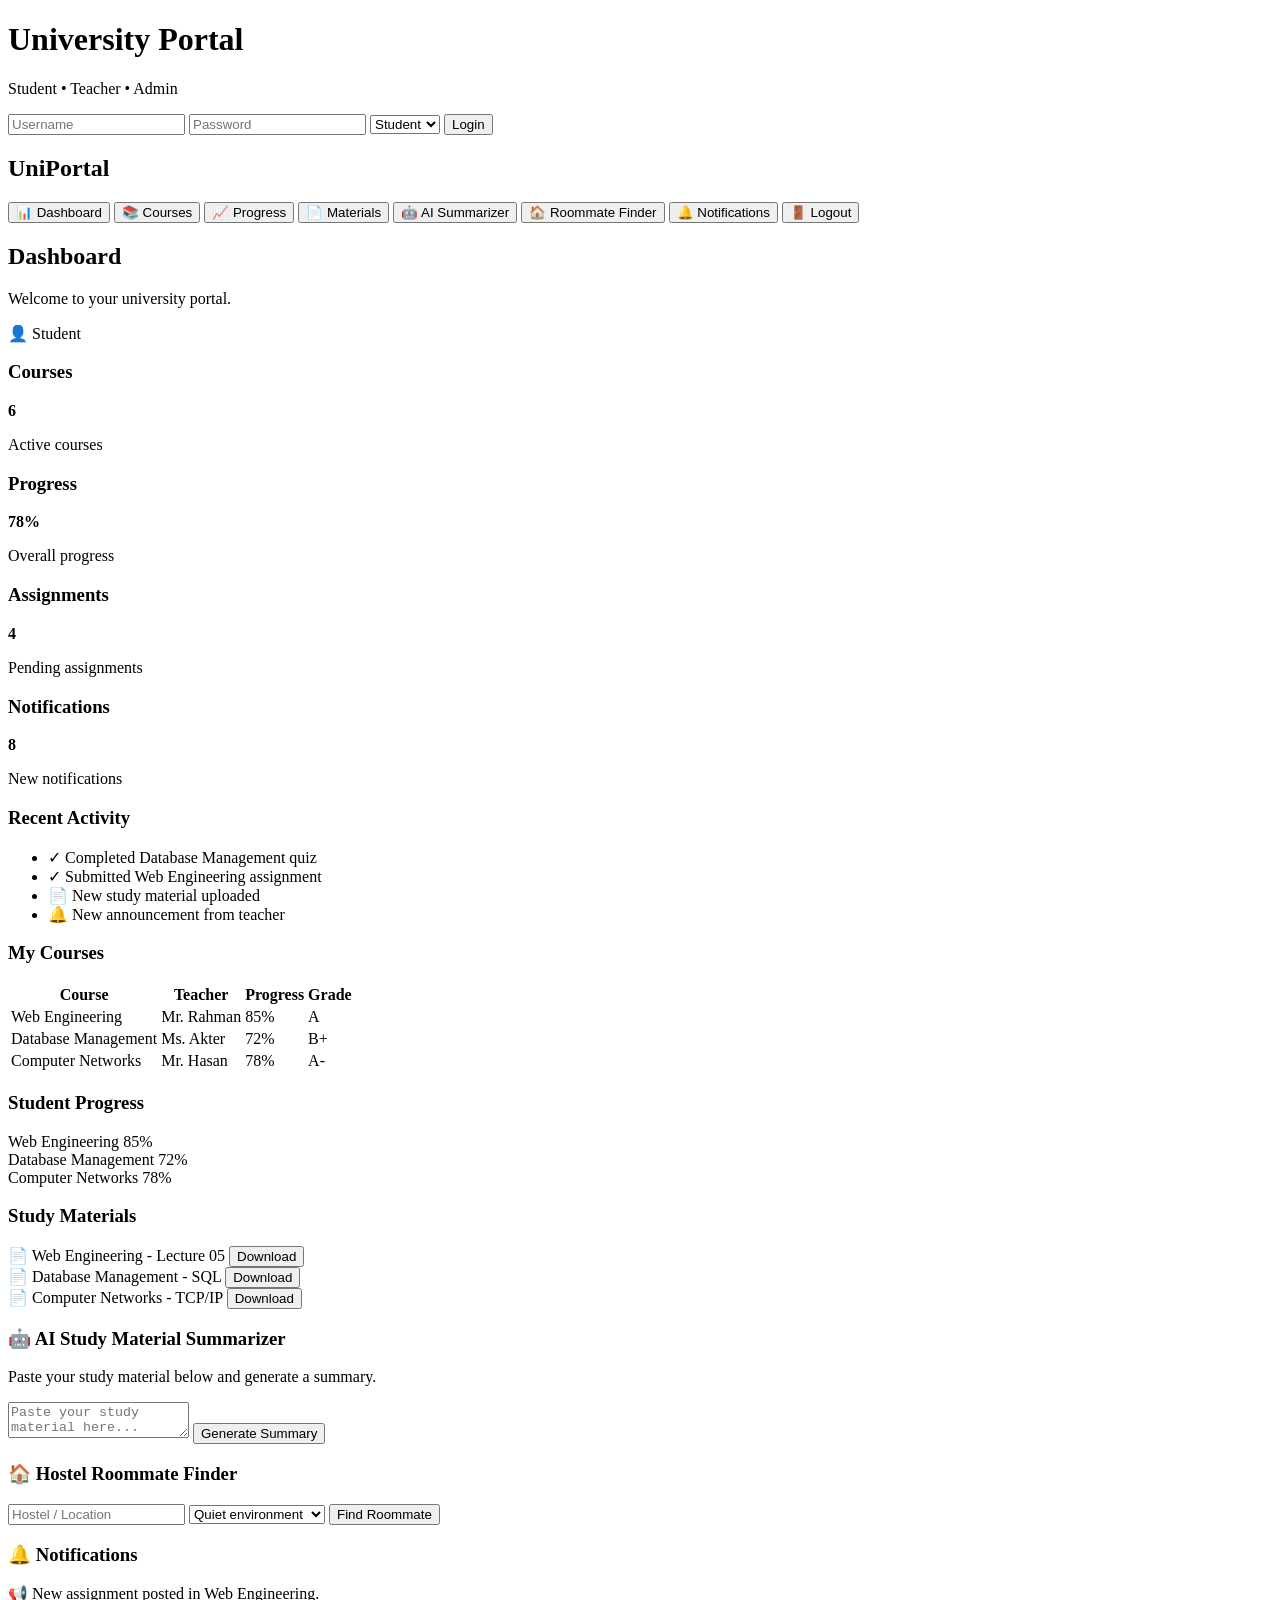
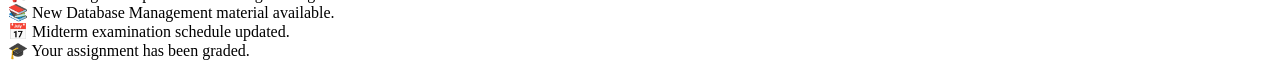
==== frontend/pages/index.html @ 3e022012 "feat: create base HTML structure for university learning portal dashboard" ====
<!DOCTYPE html>
<html lang="en">
<head>
    <meta charset="UTF-8">
    <meta name="viewport" content="width=device-width, initial-scale=1.0">

    <title>University Learning Portal</title>

    <link rel="stylesheet" href="style.css">
</head>

<body>

<!-- LOGIN PAGE -->
<div id="loginPage" class="login-page">

    <div class="login-box">

        <h1>University Portal</h1>
        <p>Student • Teacher • Admin</p>

        <input
            type="text"
            id="username"
            placeholder="Username"
        >

        <input
            type="password"
            id="password"
            placeholder="Password"
        >

        <select id="role">
            <option value="student">Student</option>
            <option value="teacher">Teacher</option>
            <option value="admin">Admin</option>
        </select>

        <button onclick="login()">Login</button>

        <p id="loginMessage"></p>

    </div>

</div>


<!-- MAIN APPLICATION -->
<div id="app" class="app hidden">

    <!-- SIDEBAR -->
    <aside class="sidebar">

        <h2>UniPortal</h2>

        <button onclick="showPage('dashboard')">
            📊 Dashboard
        </button>

        <button onclick="showPage('courses')">
            📚 Courses
        </button>

        <button onclick="showPage('progress')">
            📈 Progress
        </button>

        <button onclick="showPage('materials')">
            📄 Materials
        </button>

        <button onclick="showPage('ai')">
            🤖 AI Summarizer
        </button>

        <button onclick="showPage('roommate')">
            🏠 Roommate Finder
        </button>

        <button onclick="showPage('notifications')">
            🔔 Notifications
        </button>

        <button onclick="logout()" class="logout">
            🚪 Logout
        </button>

    </aside>


    <!-- CONTENT -->
    <main class="content">

        <!-- HEADER -->
        <header>

            <div>
                <h2 id="pageTitle">Dashboard</h2>
                <p id="welcomeText">
                    Welcome to your university portal.
                </p>
            </div>

            <div class="profile">
                👤 <span id="userRole">Student</span>
            </div>

        </header>


        <!-- DASHBOARD -->
        <section id="dashboard" class="page">

            <div class="cards">

                <div class="card">
                    <h3>Courses</h3>
                    <strong>6</strong>
                    <p>Active courses</p>
                </div>

                <div class="card">
                    <h3>Progress</h3>
                    <strong>78%</strong>
                    <p>Overall progress</p>
                </div>

                <div class="card">
                    <h3>Assignments</h3>
                    <strong>4</strong>
                    <p>Pending assignments</p>
                </div>

                <div class="card">
                    <h3>Notifications</h3>
                    <strong>8</strong>
                    <p>New notifications</p>
                </div>

            </div>


            <div class="panel">

                <h3>Recent Activity</h3>

                <ul>
                    <li>✓ Completed Database Management quiz</li>
                    <li>✓ Submitted Web Engineering assignment</li>
                    <li>📄 New study material uploaded</li>
                    <li>🔔 New announcement from teacher</li>
                </ul>

            </div>

        </section>


        <!-- COURSES -->
        <section id="courses" class="page hidden">

            <div class="panel">

                <h3>My Courses</h3>

                <table>

                    <thead>
                        <tr>
                            <th>Course</th>
                            <th>Teacher</th>
                            <th>Progress</th>
                            <th>Grade</th>
                        </tr>
                    </thead>

                    <tbody>

                        <tr>
                            <td>Web Engineering</td>
                            <td>Mr. Rahman</td>
                            <td>85%</td>
                            <td>A</td>
                        </tr>

                        <tr>
                            <td>Database Management</td>
                            <td>Ms. Akter</td>
                            <td>72%</td>
                            <td>B+</td>
                        </tr>

                        <tr>
                            <td>Computer Networks</td>
                            <td>Mr. Hasan</td>
                            <td>78%</td>
                            <td>A-</td>
                        </tr>

                    </tbody>

                </table>

            </div>

        </section>


        <!-- PROGRESS -->
        <section id="progress" class="page hidden">

            <div class="panel">

                <h3>Student Progress</h3>

                <div class="progress-item">

                    <div class="progress-header">
                        <span>Web Engineering</span>
                        <span>85%</span>
                    </div>

                    <div class="progress-bar">
                        <div style="width:85%"></div>
                    </div>

                </div>


                <div class="progress-item">

                    <div class="progress-header">
                        <span>Database Management</span>
                        <span>72%</span>
                    </div>

                    <div class="progress-bar">
                        <div style="width:72%"></div>
                    </div>

                </div>


                <div class="progress-item">

                    <div class="progress-header">
                        <span>Computer Networks</span>
                        <span>78%</span>
                    </div>

                    <div class="progress-bar">
                        <div style="width:78%"></div>
                    </div>

                </div>

            </div>

        </section>


        <!-- MATERIALS -->
        <section id="materials" class="page hidden">

            <div class="panel">

                <h3>Study Materials</h3>

                <div class="material">
                    📄 Web Engineering - Lecture 05
                    <button>Download</button>
                </div>

                <div class="material">
                    📄 Database Management - SQL
                    <button>Download</button>
                </div>

                <div class="material">
                    📄 Computer Networks - TCP/IP
                    <button>Download</button>
                </div>

            </div>

        </section>


        <!-- AI SUMMARIZER -->
        <section id="ai" class="page hidden">

            <div class="panel">

                <h3>🤖 AI Study Material Summarizer</h3>

                <p>
                    Paste your study material below and generate a summary.
                </p>

                <textarea
                    id="studyText"
                    placeholder="Paste your study material here..."
                ></textarea>

                <button onclick="summarize()">
                    Generate Summary
                </button>

                <div id="summary" class="summary"></div>

            </div>

        </section>


        <!-- ROOMMATE FINDER -->
        <section id="roommate" class="page hidden">

            <div class="panel">

                <h3>🏠 Hostel Roommate Finder</h3>

                <input
                    id="location"
                    placeholder="Hostel / Location"
                >

                <select id="studyPreference">

                    <option>Quiet environment</option>
                    <option>Social environment</option>
                    <option>Balanced</option>

                </select>

                <button onclick="findRoommate()">
                    Find Roommate
                </button>

                <div id="roommateResult"></div>

            </div>

        </section>


        <!-- NOTIFICATIONS -->
        <section id="notifications" class="page hidden">

            <div class="panel">

                <h3>🔔 Notifications</h3>

                <div class="notification">
                    📢 New assignment posted in Web Engineering.
                </div>

                <div class="notification">
                    📚 New Database Management material available.
                </div>

                <div class="notification">
                    📅 Midterm examination schedule updated.
                </div>

                <div class="notification">
                    🎓 Your assignment has been graded.
                </div>

            </div>

        </section>

    </main>

</div>


<script src="script.js"></script>

</body>
</html>
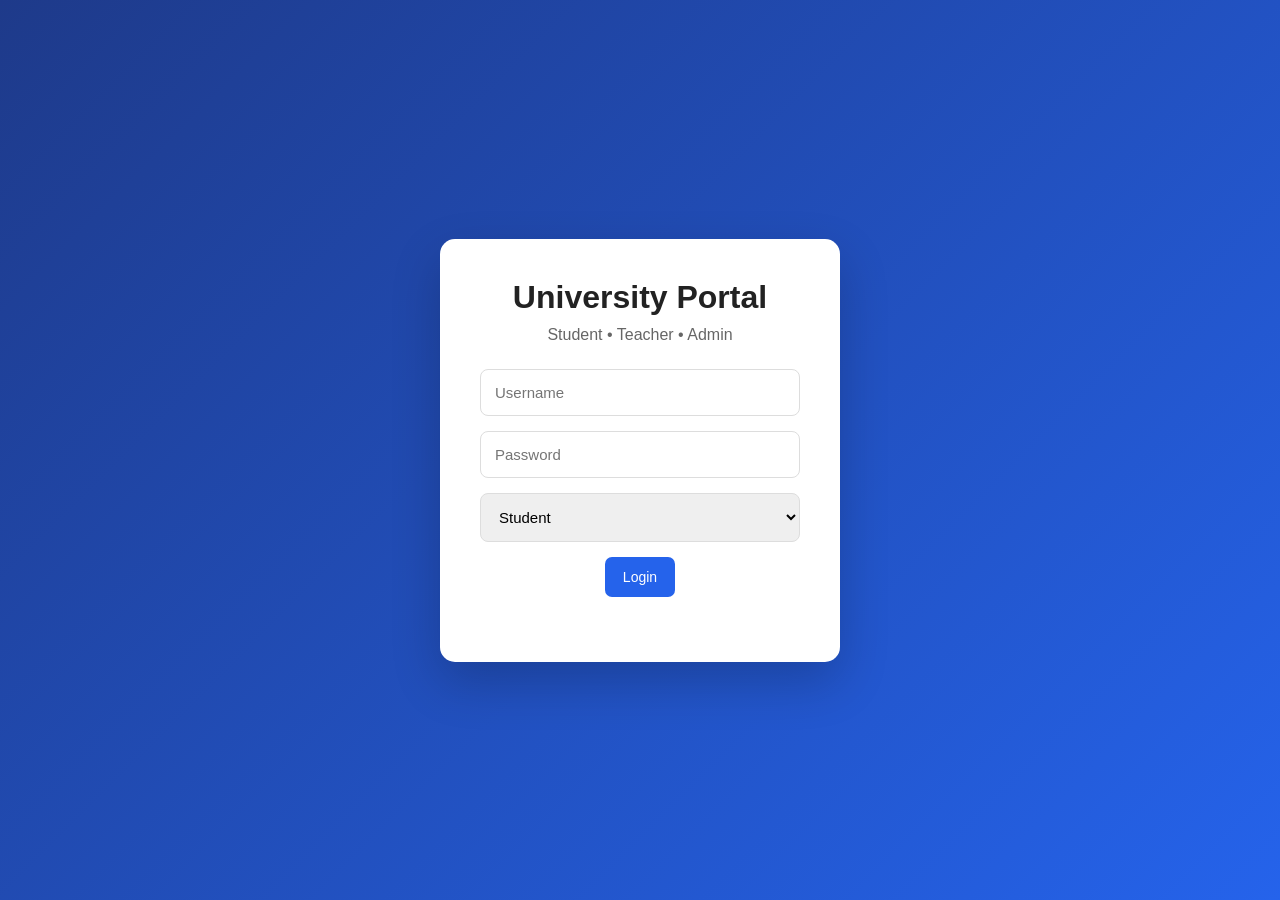
==== commit 100d1e0f: "feat: implement initial university learning portal UI and core navigation logic" ====
--- a/frontend/pages/index.html
+++ b/frontend/pages/index.html
@@ -6,7 +6,7 @@
 
     <title>University Learning Portal</title>
 
-    <link rel="stylesheet" href="style.css">
+    <link rel="stylesheet" href="../style/style.css">
 </head>
 
 <body>
@@ -377,7 +377,7 @@
 </div>
 
 
-<script src="script.js"></script>
+<script src="../script.js"></script>
 
 </body>
 </html>
--- a/frontend/style/style.css
+++ b/frontend/style/style.css
@@ -0,0 +1,410 @@
+* {
+    margin: 0;
+    padding: 0;
+    box-sizing: border-box;
+}
+
+body {
+    font-family: Arial, sans-serif;
+    background: #f4f6f9;
+    color: #222;
+}
+
+
+/* LOGIN */
+
+.login-page {
+    height: 100vh;
+
+    display: flex;
+    justify-content: center;
+    align-items: center;
+
+    background: linear-gradient(
+        135deg,
+        #1e3a8a,
+        #2563eb
+    );
+}
+
+.login-box {
+    width: 400px;
+    padding: 40px;
+
+    background: white;
+    border-radius: 15px;
+
+    box-shadow: 0 20px 50px rgba(0,0,0,0.2);
+
+    text-align: center;
+}
+
+.login-box h1 {
+    margin-bottom: 10px;
+}
+
+.login-box p {
+    margin-bottom: 25px;
+    color: #666;
+}
+
+.login-box input,
+.login-box select {
+
+    width: 100%;
+
+    padding: 14px;
+
+    margin-bottom: 15px;
+
+    border: 1px solid #ddd;
+    border-radius: 8px;
+
+    font-size: 15px;
+}
+
+button {
+
+    padding: 12px 18px;
+
+    border: none;
+    border-radius: 7px;
+
+    background: #2563eb;
+    color: white;
+
+    cursor: pointer;
+
+    font-size: 14px;
+}
+
+button:hover {
+    background: #1d4ed8;
+}
+
+
+/* APP */
+
+.app {
+    display: flex;
+    min-height: 100vh;
+}
+
+
+/* SIDEBAR */
+
+.sidebar {
+
+    width: 250px;
+
+    background: #111827;
+
+    color: white;
+
+    padding: 25px 15px;
+}
+
+.sidebar h2 {
+    text-align: center;
+    margin-bottom: 30px;
+}
+
+.sidebar button {
+
+    width: 100%;
+
+    margin-bottom: 10px;
+
+    text-align: left;
+
+    background: transparent;
+
+    padding: 14px;
+}
+
+.sidebar button:hover {
+    background: #1f2937;
+}
+
+.sidebar .logout {
+    margin-top: 30px;
+    background: #dc2626;
+}
+
+
+/* CONTENT */
+
+.content {
+
+    flex: 1;
+
+    padding: 30px;
+}
+
+
+/* HEADER */
+
+header {
+
+    display: flex;
+
+    justify-content: space-between;
+
+    align-items: center;
+
+    margin-bottom: 30px;
+}
+
+.profile {
+
+    background: white;
+
+    padding: 12px 18px;
+
+    border-radius: 10px;
+
+    box-shadow: 0 2px 10px rgba(0,0,0,.05);
+}
+
+
+/* CARDS */
+
+.cards {
+
+    display: grid;
+
+    grid-template-columns:
+        repeat(4, 1fr);
+
+    gap: 20px;
+
+    margin-bottom: 25px;
+}
+
+.card {
+
+    background: white;
+
+    padding: 25px;
+
+    border-radius: 12px;
+
+    box-shadow:
+        0 4px 15px rgba(0,0,0,.05);
+}
+
+.card h3 {
+    color: #666;
+    margin-bottom: 10px;
+}
+
+.card strong {
+
+    display: block;
+
+    font-size: 30px;
+
+    margin-bottom: 5px;
+}
+
+
+/* PANEL */
+
+.panel {
+
+    background: white;
+
+    padding: 25px;
+
+    border-radius: 12px;
+
+    margin-bottom: 20px;
+
+    box-shadow:
+        0 4px 15px rgba(0,0,0,.05);
+}
+
+.panel h3 {
+    margin-bottom: 20px;
+}
+
+
+/* TABLE */
+
+table {
+
+    width: 100%;
+
+    border-collapse: collapse;
+}
+
+th,
+td {
+
+    padding: 15px;
+
+    border-bottom: 1px solid #eee;
+
+    text-align: left;
+}
+
+
+/* PROGRESS */
+
+.progress-item {
+    margin-bottom: 25px;
+}
+
+.progress-header {
+
+    display: flex;
+
+    justify-content: space-between;
+
+    margin-bottom: 8px;
+}
+
+.progress-bar {
+
+    height: 10px;
+
+    background: #e5e7eb;
+
+    border-radius: 10px;
+
+    overflow: hidden;
+}
+
+.progress-bar div {
+
+    height: 100%;
+
+    background: #2563eb;
+}
+
+
+/* MATERIAL */
+
+.material {
+
+    padding: 15px;
+
+    border-bottom: 1px solid #eee;
+
+    display: flex;
+
+    justify-content: space-between;
+
+    align-items: center;
+}
+
+
+/* AI */
+
+textarea {
+
+    width: 100%;
+
+    min-height: 200px;
+
+    padding: 15px;
+
+    border: 1px solid #ddd;
+
+    border-radius: 8px;
+
+    margin: 15px 0;
+
+    resize: vertical;
+
+    font-size: 15px;
+}
+
+.summary {
+
+    margin-top: 20px;
+
+    padding: 20px;
+
+    background: #f3f4f6;
+
+    border-radius: 8px;
+
+    line-height: 1.7;
+}
+
+
+/* ROOMMATE */
+
+#roommate input,
+#roommate select {
+
+    width: 100%;
+
+    padding: 14px;
+
+    margin-bottom: 15px;
+
+    border: 1px solid #ddd;
+
+    border-radius: 8px;
+}
+
+
+/* NOTIFICATIONS */
+
+.notification {
+
+    padding: 18px;
+
+    background: #f9fafb;
+
+    border-left: 4px solid #2563eb;
+
+    margin-bottom: 12px;
+
+    border-radius: 5px;
+}
+
+
+/* HIDDEN */
+
+.hidden {
+    display: none !important;
+}
+
+
+/* MOBILE */
+
+@media(max-width: 900px) {
+
+    .sidebar {
+        width: 200px;
+    }
+
+    .cards {
+        grid-template-columns:
+            repeat(2, 1fr);
+    }
+
+}
+
+@media(max-width: 600px) {
+
+    .app {
+        flex-direction: column;
+    }
+
+    .sidebar {
+        width: 100%;
+    }
+
+    .cards {
+        grid-template-columns: 1fr;
+    }
+
+    .content {
+        padding: 15px;
+    }
+
+}
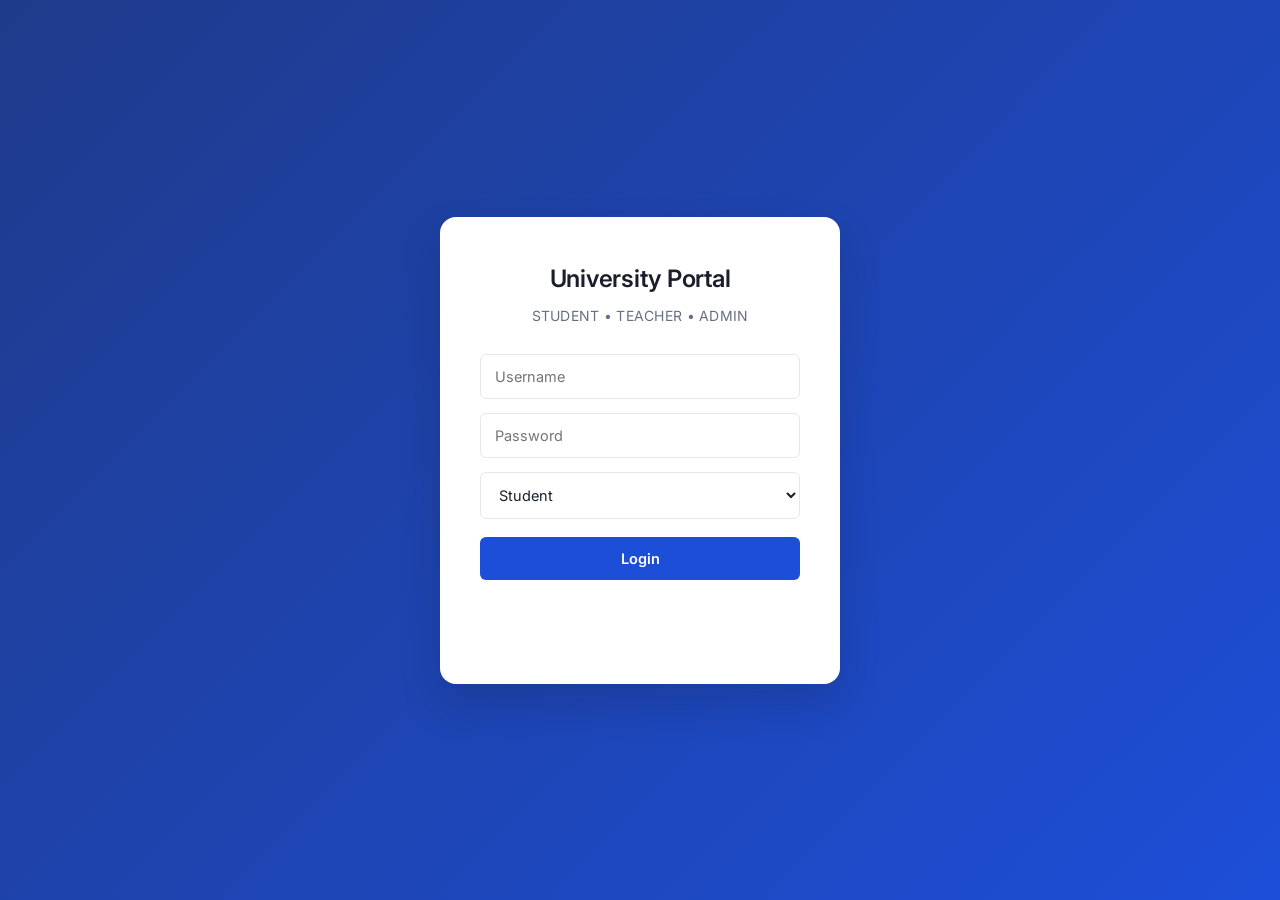
==== commit 74991dc1: "feat: implement initial frontend structure for university learning portal with login and dashboard f" ====
--- a/frontend/pages/index.html
+++ b/frontend/pages/index.html
@@ -6,6 +6,10 @@
 
     <title>University Learning Portal</title>
 
+    <link rel="preconnect" href="https://fonts.googleapis.com">
+    <link rel="preconnect" href="https://fonts.gstatic.com" crossorigin>
+    <link href="https://fonts.googleapis.com/css2?family=Inter:wght@400;500;600;700&display=swap" rel="stylesheet">
+
     <link rel="stylesheet" href="../style/style.css">
 </head>
 
@@ -54,36 +58,40 @@
 
         <h2>UniPortal</h2>
 
-        <button onclick="showPage('dashboard')">
-            📊 Dashboard
-        </button>
-
-        <button onclick="showPage('courses')">
-            📚 Courses
-        </button>
-
-        <button onclick="showPage('progress')">
-            📈 Progress
-        </button>
-
-        <button onclick="showPage('materials')">
-            📄 Materials
-        </button>
-
-        <button onclick="showPage('ai')">
-            🤖 AI Summarizer
-        </button>
-
-        <button onclick="showPage('roommate')">
-            🏠 Roommate Finder
-        </button>
-
-        <button onclick="showPage('notifications')">
-            🔔 Notifications
-        </button>
+        <nav class="nav">
+
+            <button data-page="dashboard" onclick="showPage('dashboard')">
+                <span class="nav-icon">📊</span> Dashboard
+            </button>
+
+            <button data-page="courses" onclick="showPage('courses')">
+                <span class="nav-icon">📚</span> Courses
+            </button>
+
+            <button data-page="progress" onclick="showPage('progress')">
+                <span class="nav-icon">📈</span> Progress
+            </button>
+
+            <button data-page="materials" onclick="showPage('materials')">
+                <span class="nav-icon">📄</span> Materials
+            </button>
+
+            <button data-page="ai" onclick="showPage('ai')">
+                <span class="nav-icon">🤖</span> AI Summarizer
+            </button>
+
+            <button data-page="roommate" onclick="showPage('roommate')">
+                <span class="nav-icon">🏠</span> Roommate Finder
+            </button>
+
+            <button data-page="notifications" onclick="showPage('notifications')">
+                <span class="nav-icon">🔔</span> Notifications
+            </button>
+
+        </nav>
 
         <button onclick="logout()" class="logout">
-            🚪 Logout
+            <span class="nav-icon">🚪</span> Logout
         </button>
 
     </aside>
--- a/frontend/style/style.css
+++ b/frontend/style/style.css
@@ -4,10 +4,48 @@
     box-sizing: border-box;
 }
 
+:root {
+    --color-bg: #f5f6fa;
+    --color-surface: #ffffff;
+    --color-text: #1a1f2b;
+    --color-text-muted: #667085;
+    --color-border: #e5e7eb;
+
+    --color-primary: #1d4ed8;
+    --color-primary-dark: #1e3a8a;
+    --color-primary-light: #eff4ff;
+
+    --color-danger: #b91c1c;
+    --color-danger-light: #fef2f2;
+
+    --sidebar-bg: #0f172a;
+    --sidebar-bg-alt: #16213a;
+    --sidebar-text: #cbd5e1;
+    --sidebar-text-active: #ffffff;
+
+    --radius-sm: 6px;
+    --radius-md: 10px;
+    --radius-lg: 16px;
+
+    --shadow-sm: 0 1px 2px rgba(16, 24, 40, 0.06);
+    --shadow-md: 0 4px 12px rgba(16, 24, 40, 0.08);
+    --shadow-lg: 0 20px 40px rgba(16, 24, 40, 0.18);
+
+    --font-sans: "Inter", -apple-system, BlinkMacSystemFont, "Segoe UI", Roboto, sans-serif;
+}
+
 body {
-    font-family: Arial, sans-serif;
-    background: #f4f6f9;
-    color: #222;
+    font-family: var(--font-sans);
+    background: var(--color-bg);
+    color: var(--color-text);
+    font-size: 15px;
+    line-height: 1.5;
+    -webkit-font-smoothing: antialiased;
+}
+
+h1, h2, h3 {
+    font-weight: 600;
+    letter-spacing: -0.01em;
 }
 
 
@@ -22,30 +60,35 @@
 
     background: linear-gradient(
         135deg,
-        #1e3a8a,
-        #2563eb
+        var(--color-primary-dark),
+        var(--color-primary)
     );
 }
 
 .login-box {
     width: 400px;
-    padding: 40px;
-
-    background: white;
-    border-radius: 15px;
-
-    box-shadow: 0 20px 50px rgba(0,0,0,0.2);
+    padding: 44px 40px;
+
+    background: var(--color-surface);
+    border-radius: var(--radius-lg);
+
+    box-shadow: var(--shadow-lg);
 
     text-align: center;
 }
 
 .login-box h1 {
-    margin-bottom: 10px;
+    margin-bottom: 8px;
+    font-size: 24px;
+    color: var(--color-text);
 }
 
 .login-box p {
-    margin-bottom: 25px;
-    color: #666;
+    margin-bottom: 28px;
+    color: var(--color-text-muted);
+    font-size: 14px;
+    letter-spacing: 0.02em;
+    text-transform: uppercase;
 }
 
 .login-box input,
@@ -53,33 +96,73 @@
 
     width: 100%;
 
-    padding: 14px;
-
-    margin-bottom: 15px;
-
-    border: 1px solid #ddd;
-    border-radius: 8px;
-
-    font-size: 15px;
-}
+    padding: 13px 14px;
+
+    margin-bottom: 14px;
+
+    border: 1px solid var(--color-border);
+    border-radius: var(--radius-sm);
+
+    font-family: inherit;
+    font-size: 14.5px;
+    color: var(--color-text);
+
+    background: var(--color-surface);
+
+    transition: border-color 0.15s ease, box-shadow 0.15s ease;
+}
+
+.login-box input:focus,
+.login-box select:focus {
+    outline: none;
+    border-color: var(--color-primary);
+    box-shadow: 0 0 0 3px var(--color-primary-light);
+}
+
+.login-box button {
+    width: 100%;
+    margin-top: 4px;
+    padding: 13px 18px;
+    font-size: 14.5px;
+    font-weight: 600;
+}
+
+#loginMessage {
+    margin-top: 14px;
+    min-height: 18px;
+    color: var(--color-danger);
+    font-size: 13.5px;
+    text-transform: none;
+}
+
+
+/* BUTTONS */
 
 button {
 
-    padding: 12px 18px;
+    padding: 11px 18px;
 
     border: none;
-    border-radius: 7px;
-
-    background: #2563eb;
+    border-radius: var(--radius-sm);
+
+    background: var(--color-primary);
     color: white;
 
     cursor: pointer;
 
-    font-size: 14px;
+    font-family: inherit;
+    font-size: 14px;
+    font-weight: 500;
+
+    transition: background 0.15s ease, transform 0.05s ease;
 }
 
 button:hover {
-    background: #1d4ed8;
+    background: var(--color-primary-dark);
+}
+
+button:active {
+    transform: translateY(1px);
 }
 
 
@@ -96,39 +179,79 @@
 .sidebar {
 
     width: 250px;
-
-    background: #111827;
-
-    color: white;
-
-    padding: 25px 15px;
+    flex-shrink: 0;
+
+    background: var(--sidebar-bg);
+
+    color: var(--sidebar-text);
+
+    padding: 28px 16px;
+
+    display: flex;
+    flex-direction: column;
 }
 
 .sidebar h2 {
     text-align: center;
-    margin-bottom: 30px;
+    margin-bottom: 32px;
+    color: #ffffff;
+    font-size: 19px;
+    letter-spacing: 0.01em;
+}
+
+.nav {
+    display: flex;
+    flex-direction: column;
+    gap: 2px;
 }
 
 .sidebar button {
 
     width: 100%;
 
-    margin-bottom: 10px;
+    display: flex;
+    align-items: center;
+    gap: 10px;
 
     text-align: left;
 
     background: transparent;
-
-    padding: 14px;
+    color: var(--sidebar-text);
+
+    padding: 12px 14px;
+    border-radius: var(--radius-sm);
+
+    font-weight: 500;
+    font-size: 14px;
+}
+
+.nav-icon {
+    font-size: 15px;
+    line-height: 1;
 }
 
 .sidebar button:hover {
-    background: #1f2937;
+    background: var(--sidebar-bg-alt);
+    color: var(--sidebar-text-active);
+}
+
+.sidebar button.active {
+    background: var(--color-primary);
+    color: #ffffff;
 }
 
 .sidebar .logout {
-    margin-top: 30px;
-    background: #dc2626;
+    margin-top: auto;
+    padding-top: 12px;
+    background: transparent;
+    color: #fca5a5;
+    border-top: 1px solid rgba(255, 255, 255, 0.08);
+    border-radius: 0;
+}
+
+.sidebar .logout:hover {
+    background: var(--color-danger-light);
+    color: var(--color-danger);
 }
 
 
@@ -137,8 +260,9 @@
 .content {
 
     flex: 1;
-
-    padding: 30px;
+    min-width: 0;
+
+    padding: 32px 36px;
 }
 
 
@@ -152,18 +276,36 @@
 
     align-items: center;
 
-    margin-bottom: 30px;
+    margin-bottom: 28px;
+}
+
+header h2 {
+    font-size: 22px;
+}
+
+header p {
+    color: var(--color-text-muted);
+    font-size: 14px;
+    margin-top: 2px;
 }
 
 .profile {
 
-    background: white;
-
-    padding: 12px 18px;
-
-    border-radius: 10px;
-
-    box-shadow: 0 2px 10px rgba(0,0,0,.05);
+    display: flex;
+    align-items: center;
+    gap: 8px;
+
+    background: var(--color-surface);
+
+    padding: 10px 18px;
+
+    border-radius: var(--radius-md);
+
+    box-shadow: var(--shadow-sm);
+    border: 1px solid var(--color-border);
+
+    font-weight: 500;
+    font-size: 14px;
 }
 
 
@@ -178,33 +320,43 @@
 
     gap: 20px;
 
-    margin-bottom: 25px;
+    margin-bottom: 24px;
 }
 
 .card {
 
-    background: white;
-
-    padding: 25px;
-
-    border-radius: 12px;
-
-    box-shadow:
-        0 4px 15px rgba(0,0,0,.05);
+    background: var(--color-surface);
+
+    padding: 22px 24px;
+
+    border-radius: var(--radius-md);
+
+    box-shadow: var(--shadow-sm);
+    border: 1px solid var(--color-border);
 }
 
 .card h3 {
-    color: #666;
+    color: var(--color-text-muted);
     margin-bottom: 10px;
+    font-size: 13px;
+    font-weight: 500;
+    text-transform: uppercase;
+    letter-spacing: 0.04em;
 }
 
 .card strong {
 
     display: block;
 
-    font-size: 30px;
-
-    margin-bottom: 5px;
+    font-size: 28px;
+    font-weight: 700;
+
+    margin-bottom: 4px;
+}
+
+.card p {
+    color: var(--color-text-muted);
+    font-size: 13px;
 }
 
 
@@ -212,20 +364,36 @@
 
 .panel {
 
-    background: white;
-
-    padding: 25px;
-
-    border-radius: 12px;
+    background: var(--color-surface);
+
+    padding: 24px;
+
+    border-radius: var(--radius-md);
 
     margin-bottom: 20px;
 
-    box-shadow:
-        0 4px 15px rgba(0,0,0,.05);
+    box-shadow: var(--shadow-sm);
+    border: 1px solid var(--color-border);
 }
 
 .panel h3 {
-    margin-bottom: 20px;
+    margin-bottom: 18px;
+    font-size: 16px;
+}
+
+.panel ul {
+    list-style: none;
+}
+
+.panel ul li {
+    padding: 10px 0;
+    border-bottom: 1px solid var(--color-border);
+    font-size: 14px;
+    color: var(--color-text);
+}
+
+.panel ul li:last-child {
+    border-bottom: none;
 }
 
 
@@ -236,23 +404,39 @@
     width: 100%;
 
     border-collapse: collapse;
+}
+
+th {
+    font-size: 12.5px;
+    font-weight: 600;
+    text-transform: uppercase;
+    letter-spacing: 0.03em;
+    color: var(--color-text-muted);
 }
 
 th,
 td {
 
-    padding: 15px;
-
-    border-bottom: 1px solid #eee;
+    padding: 14px 12px;
+
+    border-bottom: 1px solid var(--color-border);
 
     text-align: left;
 }
 
+tbody tr:hover {
+    background: var(--color-bg);
+}
+
 
 /* PROGRESS */
 
 .progress-item {
-    margin-bottom: 25px;
+    margin-bottom: 22px;
+}
+
+.progress-item:last-child {
+    margin-bottom: 0;
 }
 
 .progress-header {
@@ -262,13 +446,16 @@
     justify-content: space-between;
 
     margin-bottom: 8px;
+
+    font-size: 14px;
+    font-weight: 500;
 }
 
 .progress-bar {
 
-    height: 10px;
-
-    background: #e5e7eb;
+    height: 8px;
+
+    background: var(--color-border);
 
     border-radius: 10px;
 
@@ -279,7 +466,8 @@
 
     height: 100%;
 
-    background: #2563eb;
+    background: var(--color-primary);
+    border-radius: 10px;
 }
 
 
@@ -287,15 +475,26 @@
 
 .material {
 
-    padding: 15px;
-
-    border-bottom: 1px solid #eee;
+    padding: 14px 0;
+
+    border-bottom: 1px solid var(--color-border);
 
     display: flex;
 
     justify-content: space-between;
 
     align-items: center;
+
+    font-size: 14px;
+}
+
+.material:last-child {
+    border-bottom: none;
+}
+
+.material button {
+    padding: 8px 16px;
+    font-size: 13px;
 }
 
 
@@ -307,30 +506,43 @@
 
     min-height: 200px;
 
-    padding: 15px;
-
-    border: 1px solid #ddd;
-
-    border-radius: 8px;
-
-    margin: 15px 0;
+    padding: 14px;
+
+    border: 1px solid var(--color-border);
+
+    border-radius: var(--radius-sm);
+
+    margin: 14px 0;
 
     resize: vertical;
 
-    font-size: 15px;
+    font-family: inherit;
+    font-size: 14.5px;
+    color: var(--color-text);
+
+    transition: border-color 0.15s ease, box-shadow 0.15s ease;
+}
+
+textarea:focus {
+    outline: none;
+    border-color: var(--color-primary);
+    box-shadow: 0 0 0 3px var(--color-primary-light);
 }
 
 .summary {
 
-    margin-top: 20px;
+    margin-top: 18px;
 
     padding: 20px;
 
-    background: #f3f4f6;
-
-    border-radius: 8px;
+    background: var(--color-primary-light);
+
+    border: 1px solid #dbe6fd;
+
+    border-radius: var(--radius-sm);
 
     line-height: 1.7;
+    font-size: 14.5px;
 }
 
 
@@ -341,13 +553,36 @@
 
     width: 100%;
 
-    padding: 14px;
-
-    margin-bottom: 15px;
-
-    border: 1px solid #ddd;
-
-    border-radius: 8px;
+    padding: 13px 14px;
+
+    margin-bottom: 14px;
+
+    border: 1px solid var(--color-border);
+
+    border-radius: var(--radius-sm);
+
+    font-family: inherit;
+    font-size: 14.5px;
+
+    transition: border-color 0.15s ease, box-shadow 0.15s ease;
+}
+
+#roommate input:focus,
+#roommate select:focus {
+    outline: none;
+    border-color: var(--color-primary);
+    box-shadow: 0 0 0 3px var(--color-primary-light);
+}
+
+#roommateResult .panel {
+    box-shadow: none;
+    border: 1px dashed var(--color-border);
+    background: var(--color-bg);
+}
+
+#roommateResult p {
+    margin-bottom: 6px;
+    font-size: 14px;
 }
 
 
@@ -355,15 +590,21 @@
 
 .notification {
 
-    padding: 18px;
-
-    background: #f9fafb;
-
-    border-left: 4px solid #2563eb;
-
-    margin-bottom: 12px;
-
-    border-radius: 5px;
+    padding: 16px 18px;
+
+    background: var(--color-bg);
+
+    border-left: 3px solid var(--color-primary);
+
+    margin-bottom: 10px;
+
+    border-radius: var(--radius-sm);
+
+    font-size: 14px;
+}
+
+.notification:last-child {
+    margin-bottom: 0;
 }
 
 
@@ -407,4 +648,4 @@
         padding: 15px;
     }
 
-}+}
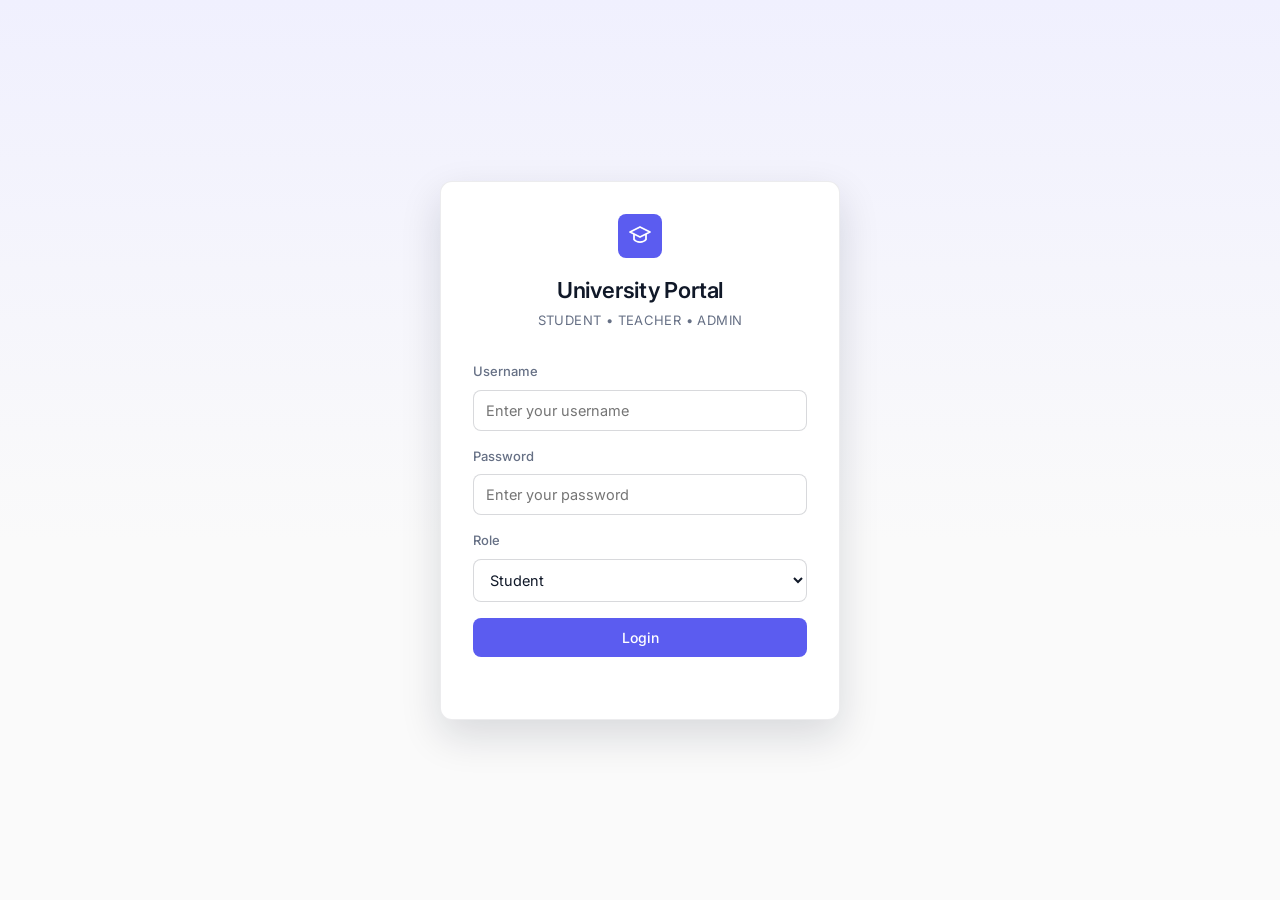
==== commit ffbe7e43: "feat: implement initial frontend structure with login page, modular CSS, and main application dashbo" ====
--- a/frontend/pages/index.html
+++ b/frontend/pages/index.html
@@ -10,38 +10,135 @@
     <link rel="preconnect" href="https://fonts.gstatic.com" crossorigin>
     <link href="https://fonts.googleapis.com/css2?family=Inter:wght@400;500;600;700&display=swap" rel="stylesheet">
 
-    <link rel="stylesheet" href="../style/style.css">
+    <link rel="stylesheet" href="../style/tokens.css">
+    <link rel="stylesheet" href="../style/base.css">
+    <link rel="stylesheet" href="../style/layout.css">
+    <link rel="stylesheet" href="../style/components.css">
+    <link rel="stylesheet" href="../style/pages.css">
 </head>
 
 <body>
+
+<!-- ICON SPRITE -->
+<svg xmlns="http://www.w3.org/2000/svg" class="visually-hidden" aria-hidden="true">
+    <defs>
+
+        <symbol id="icon-logo" viewBox="0 0 24 24">
+            <path d="M12 3L2 8L12 13L22 8L12 3Z"></path>
+            <path d="M6 10.5V15.5C6 15.5 8 18 12 18C16 18 18 15.5 18 15.5V10.5"></path>
+        </symbol>
+
+        <symbol id="icon-dashboard" viewBox="0 0 24 24">
+            <rect x="3" y="3" width="7" height="9" rx="1"></rect>
+            <rect x="14" y="3" width="7" height="5" rx="1"></rect>
+            <rect x="14" y="12" width="7" height="9" rx="1"></rect>
+            <rect x="3" y="16" width="7" height="5" rx="1"></rect>
+        </symbol>
+
+        <symbol id="icon-courses" viewBox="0 0 24 24">
+            <path d="M4 5.5C4 4.67 4.67 4 5.5 4H11.5V20H5.5C4.67 20 4 19.33 4 18.5V5.5Z"></path>
+            <path d="M20 5.5C20 4.67 19.33 4 18.5 4H12.5V20H18.5C19.33 20 20 19.33 20 18.5V5.5Z"></path>
+        </symbol>
+
+        <symbol id="icon-progress" viewBox="0 0 24 24">
+            <polyline points="3 17 9 11 13 15 21 6"></polyline>
+            <polyline points="21 12 21 6 15 6"></polyline>
+        </symbol>
+
+        <symbol id="icon-materials" viewBox="0 0 24 24">
+            <path d="M6 3H14L19 8V20C19 20.55 18.55 21 18 21H6C5.45 21 5 20.55 5 20V4C5 3.45 5.45 3 6 3Z"></path>
+            <path d="M14 3V8H19"></path>
+            <line x1="8" y1="13" x2="16" y2="13"></line>
+            <line x1="8" y1="17" x2="13" y2="17"></line>
+        </symbol>
+
+        <symbol id="icon-ai" viewBox="0 0 24 24">
+            <path d="M12 3L13.5 9L19.5 10.5L13.5 12L12 18L10.5 12L4.5 10.5L10.5 9Z"></path>
+        </symbol>
+
+        <symbol id="icon-roommate" viewBox="0 0 24 24">
+            <path d="M4 11L12 4L20 11"></path>
+            <path d="M6 10V19C6 19.55 6.45 20 7 20H10V15H14V20H17C17.55 20 18 19.55 18 19V10"></path>
+        </symbol>
+
+        <symbol id="icon-notifications" viewBox="0 0 24 24">
+            <path d="M6 10C6 6.13 8.69 3 12 3C15.31 3 18 6.13 18 10V15L20 18H4L6 15V10Z"></path>
+            <path d="M9.5 20C9.5 21.1 10.62 22 12 22C13.38 22 14.5 21.1 14.5 20"></path>
+        </symbol>
+
+        <symbol id="icon-logout" viewBox="0 0 24 24">
+            <path d="M9 21H5C4.45 21 4 20.55 4 20V4C4 3.45 4.45 3 5 3H9"></path>
+            <path d="M16 17L21 12L16 7"></path>
+            <line x1="21" y1="12" x2="9" y2="12"></line>
+        </symbol>
+
+        <symbol id="icon-chevron-down" viewBox="0 0 24 24">
+            <polyline points="6 9 12 15 18 9"></polyline>
+        </symbol>
+
+        <symbol id="icon-download" viewBox="0 0 24 24">
+            <path d="M12 3V15"></path>
+            <polyline points="7 10 12 15 17 10"></polyline>
+            <line x1="5" y1="19" x2="19" y2="19"></line>
+        </symbol>
+
+        <symbol id="icon-send" viewBox="0 0 24 24">
+            <path d="M22 2L11 13"></path>
+            <path d="M22 2L15 22L11 13L2 9L22 2Z"></path>
+        </symbol>
+
+        <symbol id="icon-check" viewBox="0 0 24 24">
+            <polyline points="5 12 10 17 19 8"></polyline>
+        </symbol>
+
+        <symbol id="icon-calendar" viewBox="0 0 24 24">
+            <rect x="3" y="4" width="18" height="18" rx="2"></rect>
+            <line x1="16" y1="2" x2="16" y2="6"></line>
+            <line x1="8" y1="2" x2="8" y2="6"></line>
+            <line x1="3" y1="10" x2="21" y2="10"></line>
+        </symbol>
+
+        <symbol id="icon-megaphone" viewBox="0 0 24 24">
+            <path d="M3 10V14C3 14.55 3.45 15 4 15H6L13 19V5L6 9H4C3.45 9 3 9.45 3 10Z"></path>
+            <path d="M17 8C18.1 9.2 18.1 12.8 17 14"></path>
+        </symbol>
+
+    </defs>
+</svg>
+
 
 <!-- LOGIN PAGE -->
 <div id="loginPage" class="login-page">
 
     <div class="login-box">
 
+        <div class="brand-mark">
+            <svg class="icon"><use href="#icon-logo"></use></svg>
+        </div>
+
         <h1>University Portal</h1>
-        <p>Student • Teacher • Admin</p>
-
-        <input
-            type="text"
-            id="username"
-            placeholder="Username"
-        >
-
-        <input
-            type="password"
-            id="password"
-            placeholder="Password"
-        >
-
-        <select id="role">
-            <option value="student">Student</option>
-            <option value="teacher">Teacher</option>
-            <option value="admin">Admin</option>
-        </select>
-
-        <button onclick="login()">Login</button>
+        <p class="subtitle">Student • Teacher • Admin</p>
+
+        <div class="field-group">
+            <label for="username">Username</label>
+            <input class="field" type="text" id="username" placeholder="Enter your username">
+        </div>
+
+        <div class="field-group">
+            <label for="password">Password</label>
+            <input class="field" type="password" id="password" placeholder="Enter your password">
+        </div>
+
+        <div class="field-group">
+            <label for="role">Role</label>
+            <select class="field" id="role">
+                <option value="student">Student</option>
+                <option value="teacher">Teacher</option>
+                <option value="admin">Admin</option>
+            </select>
+        </div>
+
+        <button class="btn btn-primary btn-block" data-action="login">Login</button>
 
         <p id="loginMessage"></p>
 
@@ -56,42 +153,53 @@
     <!-- SIDEBAR -->
     <aside class="sidebar">
 
-        <h2>UniPortal</h2>
+        <div class="brand">
+            <svg class="icon"><use href="#icon-logo"></use></svg>
+            UniPortal
+        </div>
 
         <nav class="nav">
 
-            <button data-page="dashboard" onclick="showPage('dashboard')">
-                <span class="nav-icon">📊</span> Dashboard
-            </button>
-
-            <button data-page="courses" onclick="showPage('courses')">
-                <span class="nav-icon">📚</span> Courses
-            </button>
-
-            <button data-page="progress" onclick="showPage('progress')">
-                <span class="nav-icon">📈</span> Progress
-            </button>
-
-            <button data-page="materials" onclick="showPage('materials')">
-                <span class="nav-icon">📄</span> Materials
-            </button>
-
-            <button data-page="ai" onclick="showPage('ai')">
-                <span class="nav-icon">🤖</span> AI Summarizer
-            </button>
-
-            <button data-page="roommate" onclick="showPage('roommate')">
-                <span class="nav-icon">🏠</span> Roommate Finder
-            </button>
-
-            <button data-page="notifications" onclick="showPage('notifications')">
-                <span class="nav-icon">🔔</span> Notifications
+            <button class="nav-item" data-page="dashboard">
+                <svg class="icon"><use href="#icon-dashboard"></use></svg>
+                <span>Dashboard</span>
+            </button>
+
+            <button class="nav-item" data-page="courses">
+                <svg class="icon"><use href="#icon-courses"></use></svg>
+                <span>Courses</span>
+            </button>
+
+            <button class="nav-item" data-page="progress">
+                <svg class="icon"><use href="#icon-progress"></use></svg>
+                <span>Progress</span>
+            </button>
+
+            <button class="nav-item" data-page="materials">
+                <svg class="icon"><use href="#icon-materials"></use></svg>
+                <span>Materials</span>
+            </button>
+
+            <button class="nav-item" data-page="ai">
+                <svg class="icon"><use href="#icon-ai"></use></svg>
+                <span>AI Summarizer</span>
+            </button>
+
+            <button class="nav-item" data-page="roommate">
+                <svg class="icon"><use href="#icon-roommate"></use></svg>
+                <span>Roommate Finder</span>
+            </button>
+
+            <button class="nav-item" data-page="notifications">
+                <svg class="icon"><use href="#icon-notifications"></use></svg>
+                <span>Notifications</span>
             </button>
 
         </nav>
 
-        <button onclick="logout()" class="logout">
-            <span class="nav-icon">🚪</span> Logout
+        <button class="nav-item logout" data-action="logout">
+            <svg class="icon"><use href="#icon-logout"></use></svg>
+            <span>Logout</span>
         </button>
 
     </aside>
@@ -111,7 +219,9 @@
             </div>
 
             <div class="profile">
-                👤 <span id="userRole">Student</span>
+                <span class="avatar" id="userAvatar">S</span>
+                <span id="userRole">Student</span>
+                <svg class="icon icon-sm"><use href="#icon-chevron-down"></use></svg>
             </div>
 
         </header>
@@ -154,10 +264,22 @@
                 <h3>Recent Activity</h3>
 
                 <ul>
-                    <li>✓ Completed Database Management quiz</li>
-                    <li>✓ Submitted Web Engineering assignment</li>
-                    <li>📄 New study material uploaded</li>
-                    <li>🔔 New announcement from teacher</li>
+                    <li>
+                        <svg class="icon"><use href="#icon-check"></use></svg>
+                        Completed Database Management quiz
+                    </li>
+                    <li>
+                        <svg class="icon"><use href="#icon-check"></use></svg>
+                        Submitted Web Engineering assignment
+                    </li>
+                    <li>
+                        <svg class="icon"><use href="#icon-materials"></use></svg>
+                        New study material uploaded
+                    </li>
+                    <li>
+                        <svg class="icon"><use href="#icon-notifications"></use></svg>
+                        New announcement from teacher
+                    </li>
                 </ul>
 
             </div>
@@ -276,18 +398,36 @@
                 <h3>Study Materials</h3>
 
                 <div class="material">
-                    📄 Web Engineering - Lecture 05
-                    <button>Download</button>
+                    <span class="material-name">
+                        <svg class="icon"><use href="#icon-materials"></use></svg>
+                        Web Engineering - Lecture 05
+                    </span>
+                    <button class="btn btn-ghost">
+                        <svg class="icon"><use href="#icon-download"></use></svg>
+                        Download
+                    </button>
                 </div>
 
                 <div class="material">
-                    📄 Database Management - SQL
-                    <button>Download</button>
+                    <span class="material-name">
+                        <svg class="icon"><use href="#icon-materials"></use></svg>
+                        Database Management - SQL
+                    </span>
+                    <button class="btn btn-ghost">
+                        <svg class="icon"><use href="#icon-download"></use></svg>
+                        Download
+                    </button>
                 </div>
 
                 <div class="material">
-                    📄 Computer Networks - TCP/IP
-                    <button>Download</button>
+                    <span class="material-name">
+                        <svg class="icon"><use href="#icon-materials"></use></svg>
+                        Computer Networks - TCP/IP
+                    </span>
+                    <button class="btn btn-ghost">
+                        <svg class="icon"><use href="#icon-download"></use></svg>
+                        Download
+                    </button>
                 </div>
 
             </div>
@@ -300,18 +440,22 @@
 
             <div class="panel">
 
-                <h3>🤖 AI Study Material Summarizer</h3>
+                <h3 class="panel-title">
+                    <svg class="icon"><use href="#icon-ai"></use></svg>
+                    AI Study Material Summarizer
+                </h3>
 
                 <p>
                     Paste your study material below and generate a summary.
                 </p>
 
                 <textarea
+                    class="field"
                     id="studyText"
                     placeholder="Paste your study material here..."
                 ></textarea>
 
-                <button onclick="summarize()">
+                <button class="btn btn-primary" data-action="summarize">
                     Generate Summary
                 </button>
 
@@ -327,22 +471,26 @@
 
             <div class="panel">
 
-                <h3>🏠 Hostel Roommate Finder</h3>
-
-                <input
-                    id="location"
-                    placeholder="Hostel / Location"
-                >
-
-                <select id="studyPreference">
-
-                    <option>Quiet environment</option>
-                    <option>Social environment</option>
-                    <option>Balanced</option>
-
-                </select>
-
-                <button onclick="findRoommate()">
+                <h3 class="panel-title">
+                    <svg class="icon"><use href="#icon-roommate"></use></svg>
+                    Hostel Roommate Finder
+                </h3>
+
+                <div class="field-group">
+                    <label for="location">Hostel / Location</label>
+                    <input class="field" id="location" placeholder="e.g. West Hall, Block C">
+                </div>
+
+                <div class="field-group">
+                    <label for="studyPreference">Study Preference</label>
+                    <select class="field" id="studyPreference">
+                        <option>Quiet environment</option>
+                        <option>Social environment</option>
+                        <option>Balanced</option>
+                    </select>
+                </div>
+
+                <button class="btn btn-primary" data-action="findRoommate">
                     Find Roommate
                 </button>
 
@@ -358,22 +506,29 @@
 
             <div class="panel">
 
-                <h3>🔔 Notifications</h3>
+                <h3 class="panel-title">
+                    <svg class="icon"><use href="#icon-notifications"></use></svg>
+                    Notifications
+                </h3>
 
                 <div class="notification">
-                    📢 New assignment posted in Web Engineering.
+                    <svg class="icon"><use href="#icon-megaphone"></use></svg>
+                    New assignment posted in Web Engineering.
                 </div>
 
                 <div class="notification">
-                    📚 New Database Management material available.
+                    <svg class="icon"><use href="#icon-courses"></use></svg>
+                    New Database Management material available.
                 </div>
 
                 <div class="notification">
-                    📅 Midterm examination schedule updated.
+                    <svg class="icon"><use href="#icon-calendar"></use></svg>
+                    Midterm examination schedule updated.
                 </div>
 
                 <div class="notification">
-                    🎓 Your assignment has been graded.
+                    <svg class="icon"><use href="#icon-logo"></use></svg>
+                    Your assignment has been graded.
                 </div>
 
             </div>
@@ -388,4 +543,4 @@
 <script src="../script.js"></script>
 
 </body>
-</html>+</html>
--- a/frontend/style/tokens.css
+++ b/frontend/style/tokens.css
@@ -0,0 +1,49 @@
+:root {
+
+    /* Color — neutrals */
+    --color-bg: #fafafa;
+    --color-surface: #ffffff;
+    --color-text: #101828;
+    --color-text-muted: #667085;
+    --color-border: rgba(16, 24, 40, 0.08);
+    --color-border-strong: rgba(16, 24, 40, 0.16);
+
+    /* Color — accent (indigo/violet, not generic blue) */
+    --color-accent: #5b5cf0;
+    --color-accent-hover: #4a4bdb;
+    --color-accent-soft: #f0f0fe;
+    --color-accent-text: #4338ca;
+
+    /* Color — semantic */
+    --color-danger: #b91c1c;
+    --color-danger-soft: #fef2f2;
+
+    /* Color — sidebar */
+    --sidebar-bg: #0b0d12;
+    --sidebar-bg-hover: #16181f;
+    --sidebar-text: #9aa0ad;
+    --sidebar-text-active: #ffffff;
+    --sidebar-border: rgba(255, 255, 255, 0.08);
+
+    /* Spacing scale */
+    --space-1: 4px;
+    --space-2: 8px;
+    --space-3: 12px;
+    --space-4: 16px;
+    --space-5: 24px;
+    --space-6: 32px;
+    --space-7: 48px;
+
+    /* Radius */
+    --radius-sm: 6px;
+    --radius-md: 8px;
+    --radius-lg: 12px;
+    --radius-full: 999px;
+
+    /* Shadow */
+    --shadow-sm: 0 1px 2px rgba(16, 24, 40, 0.06);
+    --shadow-login: 0 16px 40px rgba(16, 24, 40, 0.14);
+
+    /* Typography */
+    --font-sans: "Inter", -apple-system, BlinkMacSystemFont, "Segoe UI", Roboto, sans-serif;
+}
--- a/frontend/style/base.css
+++ b/frontend/style/base.css
@@ -0,0 +1,55 @@
+* {
+    margin: 0;
+    padding: 0;
+    box-sizing: border-box;
+}
+
+html {
+    -webkit-text-size-adjust: 100%;
+}
+
+body {
+    font-family: var(--font-sans);
+    background: var(--color-bg);
+    color: var(--color-text);
+    font-size: 15px;
+    line-height: 1.5;
+    -webkit-font-smoothing: antialiased;
+}
+
+h1, h2, h3 {
+    font-weight: 600;
+    letter-spacing: -0.01em;
+}
+
+button, input, select, textarea {
+    font-family: inherit;
+}
+
+button {
+    border: none;
+    background: none;
+    color: inherit;
+    cursor: pointer;
+}
+
+:focus-visible {
+    outline: 2px solid var(--color-accent);
+    outline-offset: 2px;
+}
+
+.visually-hidden {
+    position: absolute;
+    width: 1px;
+    height: 1px;
+    padding: 0;
+    margin: -1px;
+    overflow: hidden;
+    clip: rect(0, 0, 0, 0);
+    white-space: nowrap;
+    border: 0;
+}
+
+.hidden {
+    display: none !important;
+}
--- a/frontend/style/layout.css
+++ b/frontend/style/layout.css
@@ -0,0 +1,103 @@
+/* APP SHELL */
+
+.app {
+    display: flex;
+    min-height: 100vh;
+}
+
+
+/* SIDEBAR */
+
+.sidebar {
+    width: 250px;
+    flex-shrink: 0;
+
+    background: var(--sidebar-bg);
+    color: var(--sidebar-text);
+
+    padding: var(--space-6) var(--space-3);
+
+    display: flex;
+    flex-direction: column;
+}
+
+.sidebar .brand {
+    display: flex;
+    align-items: center;
+    gap: var(--space-2);
+    justify-content: center;
+    margin-bottom: var(--space-6);
+    color: var(--sidebar-text-active);
+    font-size: 16px;
+    font-weight: 600;
+}
+
+.nav {
+    display: flex;
+    flex-direction: column;
+    gap: 2px;
+}
+
+
+/* CONTENT */
+
+.content {
+    flex: 1;
+    min-width: 0;
+    padding: var(--space-6) var(--space-6);
+}
+
+
+/* HEADER */
+
+header {
+    display: flex;
+    justify-content: space-between;
+    align-items: center;
+    margin-bottom: var(--space-6);
+}
+
+header h2 {
+    font-size: 22px;
+}
+
+header p {
+    color: var(--color-text-muted);
+    font-size: 14px;
+    margin-top: 2px;
+}
+
+
+/* MOBILE */
+
+@media (max-width: 900px) {
+
+    .sidebar {
+        width: 200px;
+    }
+
+    .cards {
+        grid-template-columns: repeat(2, 1fr);
+    }
+
+}
+
+@media (max-width: 600px) {
+
+    .app {
+        flex-direction: column;
+    }
+
+    .sidebar {
+        width: 100%;
+    }
+
+    .cards {
+        grid-template-columns: 1fr;
+    }
+
+    .content {
+        padding: var(--space-4);
+    }
+
+}
--- a/frontend/style/components.css
+++ b/frontend/style/components.css
@@ -0,0 +1,294 @@
+/* ICON */
+
+.icon {
+    width: 18px;
+    height: 18px;
+    flex-shrink: 0;
+
+    fill: none;
+    stroke: currentColor;
+    stroke-width: 1.75;
+    stroke-linecap: round;
+    stroke-linejoin: round;
+}
+
+.icon-sm {
+    width: 14px;
+    height: 14px;
+}
+
+
+/* BUTTONS */
+
+.btn {
+    display: inline-flex;
+    align-items: center;
+    justify-content: center;
+    gap: var(--space-2);
+
+    padding: 10px 18px;
+    border: 1px solid transparent;
+    border-radius: var(--radius-md);
+
+    font-size: 14px;
+    font-weight: 500;
+
+    transition: background 0.15s ease, border-color 0.15s ease, color 0.15s ease;
+}
+
+.btn-primary {
+    background: var(--color-accent);
+    color: #ffffff;
+}
+
+.btn-primary:hover {
+    background: var(--color-accent-hover);
+}
+
+.btn-primary:active {
+    transform: translateY(1px);
+}
+
+.btn-block {
+    width: 100%;
+}
+
+.btn-ghost {
+    background: transparent;
+    border-color: var(--color-border-strong);
+    color: var(--color-text);
+}
+
+.btn-ghost:hover {
+    background: var(--color-bg);
+    border-color: var(--color-text-muted);
+}
+
+
+/* NAV ITEMS (sidebar) */
+
+.nav-item {
+    display: flex;
+    align-items: center;
+    gap: var(--space-3);
+
+    width: 100%;
+    padding: var(--space-3) var(--space-3);
+    border-left: 2px solid transparent;
+    border-radius: var(--radius-sm);
+
+    font-size: 14px;
+    font-weight: 500;
+    text-align: left;
+    color: var(--sidebar-text);
+}
+
+.nav-item:hover {
+    background: var(--sidebar-bg-hover);
+    color: var(--sidebar-text-active);
+}
+
+.nav-item.active {
+    background: rgba(91, 92, 240, 0.16);
+    border-left-color: var(--color-accent);
+    color: var(--sidebar-text-active);
+}
+
+.nav-item.logout {
+    margin-top: auto;
+    padding-top: var(--space-4);
+    border-top: 1px solid var(--sidebar-border);
+    border-radius: 0;
+    color: #f2a4a4;
+}
+
+.nav-item.logout:hover {
+    background: transparent;
+    color: #f87171;
+}
+
+
+/* FORM FIELDS */
+
+.field-group {
+    text-align: left;
+    margin-bottom: var(--space-4);
+}
+
+.field-group label {
+    display: block;
+    margin-bottom: var(--space-2);
+    font-size: 13px;
+    font-weight: 500;
+    color: var(--color-text-muted);
+}
+
+.field {
+    width: 100%;
+    padding: 11px var(--space-3);
+
+    border: 1px solid var(--color-border-strong);
+    border-radius: var(--radius-md);
+
+    font-size: 14.5px;
+    color: var(--color-text);
+    background: var(--color-surface);
+
+    transition: border-color 0.15s ease, box-shadow 0.15s ease;
+}
+
+.field:focus {
+    outline: none;
+    border-color: var(--color-accent);
+    box-shadow: 0 0 0 3px var(--color-accent-soft);
+}
+
+textarea.field {
+    min-height: 200px;
+    resize: vertical;
+}
+
+
+/* PROFILE */
+
+.profile {
+    display: flex;
+    align-items: center;
+    gap: var(--space-2);
+
+    background: var(--color-surface);
+    padding: var(--space-2) var(--space-4);
+
+    border: 1px solid var(--color-border);
+    border-radius: var(--radius-full);
+
+    font-weight: 500;
+    font-size: 14px;
+}
+
+.avatar {
+    width: 28px;
+    height: 28px;
+    border-radius: 50%;
+
+    display: flex;
+    align-items: center;
+    justify-content: center;
+
+    background: var(--color-accent-soft);
+    color: var(--color-accent-text);
+
+    font-size: 12.5px;
+    font-weight: 700;
+}
+
+
+/* CARD */
+
+.cards {
+    display: grid;
+    grid-template-columns: repeat(4, 1fr);
+    gap: var(--space-4);
+    margin-bottom: var(--space-5);
+}
+
+.card {
+    background: var(--color-surface);
+    padding: var(--space-5);
+    border: 1px solid var(--color-border);
+    border-radius: var(--radius-lg);
+}
+
+.card h3 {
+    color: var(--color-text-muted);
+    margin-bottom: var(--space-2);
+    font-size: 13px;
+    font-weight: 500;
+    text-transform: uppercase;
+    letter-spacing: 0.04em;
+}
+
+.card strong {
+    display: block;
+    font-size: 28px;
+    font-weight: 700;
+    margin-bottom: 4px;
+}
+
+.card p {
+    color: var(--color-text-muted);
+    font-size: 13px;
+}
+
+
+/* PANEL */
+
+.panel {
+    background: var(--color-surface);
+    padding: var(--space-5);
+    border: 1px solid var(--color-border);
+    border-radius: var(--radius-lg);
+    margin-bottom: var(--space-4);
+}
+
+.panel h3 {
+    margin-bottom: var(--space-4);
+    font-size: 16px;
+}
+
+.panel-title {
+    display: flex;
+    align-items: center;
+    gap: var(--space-2);
+}
+
+.panel-title .icon {
+    color: var(--color-accent);
+}
+
+.panel ul {
+    list-style: none;
+}
+
+.panel ul li {
+    display: flex;
+    align-items: center;
+    gap: var(--space-3);
+    padding: var(--space-3) 0;
+    border-bottom: 1px solid var(--color-border);
+    font-size: 14px;
+}
+
+.panel ul li:last-child {
+    border-bottom: none;
+}
+
+.panel ul li .icon {
+    color: var(--color-accent);
+}
+
+
+/* TABLE */
+
+table {
+    width: 100%;
+    border-collapse: collapse;
+}
+
+th {
+    font-size: 12.5px;
+    font-weight: 600;
+    text-transform: uppercase;
+    letter-spacing: 0.03em;
+    color: var(--color-text-muted);
+}
+
+th, td {
+    padding: var(--space-4) var(--space-3);
+    border-bottom: 1px solid var(--color-border);
+    text-align: left;
+}
+
+tbody tr:hover {
+    background: var(--color-bg);
+}
--- a/frontend/style/pages.css
+++ b/frontend/style/pages.css
@@ -0,0 +1,187 @@
+/* LOGIN */
+
+.login-page {
+    min-height: 100vh;
+
+    display: flex;
+    justify-content: center;
+    align-items: center;
+
+    background: linear-gradient(180deg, var(--color-accent-soft) 0%, var(--color-bg) 60%);
+}
+
+.login-box {
+    width: 400px;
+    padding: var(--space-6) var(--space-6);
+
+    background: var(--color-surface);
+    border: 1px solid var(--color-border);
+    border-radius: var(--radius-lg);
+
+    box-shadow: var(--shadow-login);
+
+    text-align: center;
+}
+
+.brand-mark {
+    width: 44px;
+    height: 44px;
+    margin: 0 auto var(--space-4);
+
+    display: flex;
+    align-items: center;
+    justify-content: center;
+
+    background: var(--color-accent);
+    border-radius: var(--radius-md);
+    color: #ffffff;
+}
+
+.brand-mark .icon {
+    width: 24px;
+    height: 24px;
+}
+
+.login-box h1 {
+    margin-bottom: var(--space-1);
+    font-size: 22px;
+}
+
+.login-box .subtitle {
+    margin-bottom: var(--space-6);
+    color: var(--color-text-muted);
+    font-size: 13px;
+    letter-spacing: 0.03em;
+    text-transform: uppercase;
+}
+
+.login-box .field-group {
+    text-align: left;
+}
+
+#loginMessage {
+    margin-top: var(--space-3);
+    min-height: 18px;
+    color: var(--color-danger);
+    font-size: 13.5px;
+}
+
+
+/* PROGRESS */
+
+.progress-item {
+    margin-bottom: var(--space-5);
+}
+
+.progress-item:last-child {
+    margin-bottom: 0;
+}
+
+.progress-header {
+    display: flex;
+    justify-content: space-between;
+    margin-bottom: var(--space-2);
+    font-size: 14px;
+    font-weight: 500;
+}
+
+.progress-bar {
+    height: 8px;
+    background: var(--color-border-strong);
+    border-radius: var(--radius-full);
+    overflow: hidden;
+}
+
+.progress-bar div {
+    height: 100%;
+    background: var(--color-accent);
+    border-radius: var(--radius-full);
+}
+
+
+/* MATERIAL */
+
+.material {
+    padding: var(--space-3) 0;
+    border-bottom: 1px solid var(--color-border);
+
+    display: flex;
+    align-items: center;
+    justify-content: space-between;
+
+    font-size: 14px;
+}
+
+.material:last-child {
+    border-bottom: none;
+}
+
+.material .material-name {
+    display: flex;
+    align-items: center;
+    gap: var(--space-3);
+}
+
+.material .material-name .icon {
+    color: var(--color-accent);
+}
+
+.material .btn {
+    padding: 8px 14px;
+    font-size: 13px;
+}
+
+
+/* AI SUMMARIZER */
+
+.summary {
+    margin-top: var(--space-4);
+    padding: var(--space-5);
+
+    background: var(--color-accent-soft);
+    border: 1px solid rgba(91, 92, 240, 0.16);
+    border-radius: var(--radius-md);
+
+    line-height: 1.7;
+    font-size: 14.5px;
+}
+
+
+/* ROOMMATE FINDER */
+
+#roommateResult .panel {
+    box-shadow: none;
+    border: 1px dashed var(--color-border-strong);
+    background: var(--color-bg);
+}
+
+#roommateResult p {
+    margin-bottom: var(--space-2);
+    font-size: 14px;
+}
+
+
+/* NOTIFICATIONS */
+
+.notification {
+    display: flex;
+    align-items: flex-start;
+    gap: var(--space-3);
+
+    padding: var(--space-4);
+    background: var(--color-bg);
+    border-left: 3px solid var(--color-accent);
+    border-radius: var(--radius-sm);
+    margin-bottom: var(--space-3);
+
+    font-size: 14px;
+}
+
+.notification:last-child {
+    margin-bottom: 0;
+}
+
+.notification .icon {
+    color: var(--color-accent);
+    margin-top: 2px;
+}
